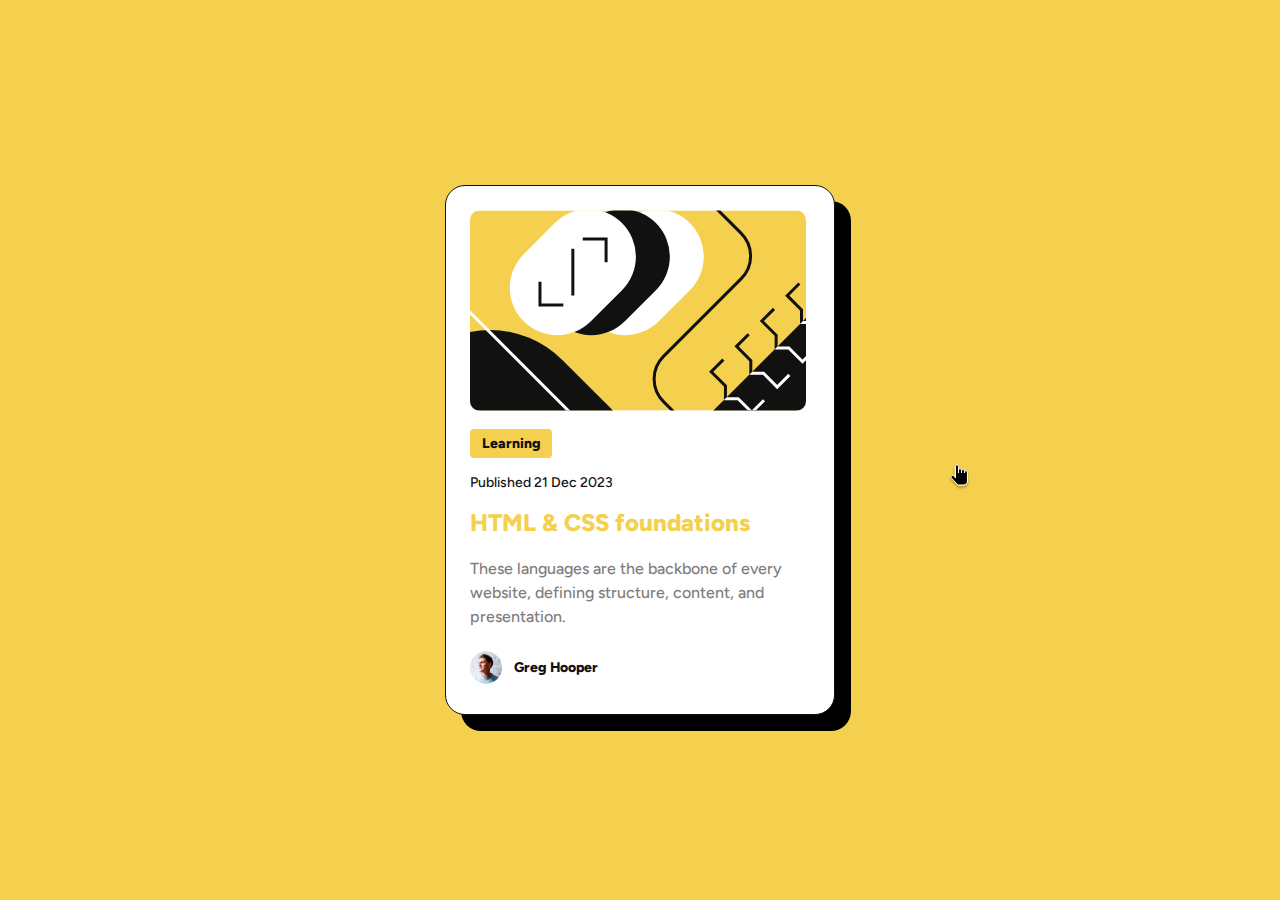
==== mentor.html @ 83f26f91 "bir kısım tamamlandı" ====
<!DOCTYPE html>
<html lang="en">
<head>
    <meta charset="UTF-8">
    <meta name="viewport" content="width=device-width, initial-scale=1.0">
    <title>Preview Card</title>
    <link rel="stylesheet" href="assets/css/mentor.css">
    <link rel="preconnect" href="https://fonts.googleapis.com">
    <link rel="preconnect" href="https://fonts.gstatic.com" crossorigin>
    <link href="https://fonts.googleapis.com/css2?family=Figtree:wght@800&display=swap" rel="stylesheet">
    <link href="https://fonts.googleapis.com/css2?family=Figtree:wght@500;800&display=swap" rel="stylesheet">

</head>
<body>
    <div class="container">
        <div class="hero">
            <img class="mentor-img
            "src="assets/img/illustration-article.svg" alt="">
        </div>
        <div class="text">
            <div class="learning">
                <h3>Learning</h3>
                <p class="p1">Published 21 Dec 2023</p>
                   <h1>HTML & CSS foundations </h1>
                  <img class="el" src="assets/img/handcursor.svg">
                <p class="p2">These languages are the backbone of every website, defining structure, content, and presentation.</p>
            </div>
        </div>

        <div class="footer">
           
            <img src="assets/img/userpic.svg"><h2>Greg Hooper</h2>
        </div>


    </div>
    
</body>
</html>
---- assets/css/mentor.css ----
body{
    background: var(--Yellow, #F4D04E);
    /*mobile*/
    display: flex;
    align-items: center;
    justify-content: center;
    height: 100vh;
    margin: 0;
 

}
.container{
    background: var(--Pure-White, #FFF);
    width: 340px;
    padding: 24px;
    border: solid 1px black;
    border-radius: 20px;
    border-radius: 20px;
    border: 1px solid var(--Black, #111);
    background: var(--Pure-White, #FFF);
    box-shadow: 16px 16px 0px 0px #000;   
    justify-content: center;
    

}
.mentor-img{
    border-radius: 10px;
}
h3{
    width: 58px;
    padding: 4px 12px;
    border-radius: 4px;
    background: var(--Yellow, #F4D04E);
    color: var(--Black, #111);
    font-family: Figtree;
    font-size: 14px;
    font-style: normal;
    font-weight: 800;
    line-height: 150%; /* 21px */
}
.p1{
    color: var(--Black, #111);
    font-family: Figtree;
    font-size: 14px;
    font-style: normal;
    font-weight: 500;
    line-height: 150%; /* 21px */
    margin-top: 12px;
    margin-bottom: 12px;
}
h1{
    color: var(--Yellow, #F4D04E);
    font-family: Figtree;
    font-size: 24px;
    font-style: normal;
    font-weight: 800;
    line-height: 150%; /* 36px */
    margin-top: 12px;
    margin-bottom: 12px; 
} 
.p2{
    color: var(--Grey, #7F7F7F);

    /* Body M */
    font-family: Figtree;
    font-size: 16px;
    font-style: normal;
    font-weight: 500;
    line-height: 150%; /* 24px */
}
h2{
    margin-left: 12px;
    color: var(--Black, #111);
    font-family: Figtree;
    font-size: 14px;
    font-style: normal;
    font-weight: 800;
    line-height: 150%; /* 21px */
}
.footer{
    display: flex;
}
.el{
    position: fixed;
    top: 464px;
    left: 948px;

}


/*mobil tasarim*/
/* .container{
    display: flex;
    width: 307px;
    padding: 24px;
    flex-direction: column;
    align-items: flex-start;
    gap: 24px;
    border-radius: 20px;
    border: 1px solid var(--Black, #111);
    background: var(--Pure-White, #FFF);
    box-shadow: 8px 8px 0px 0px #000;
} */
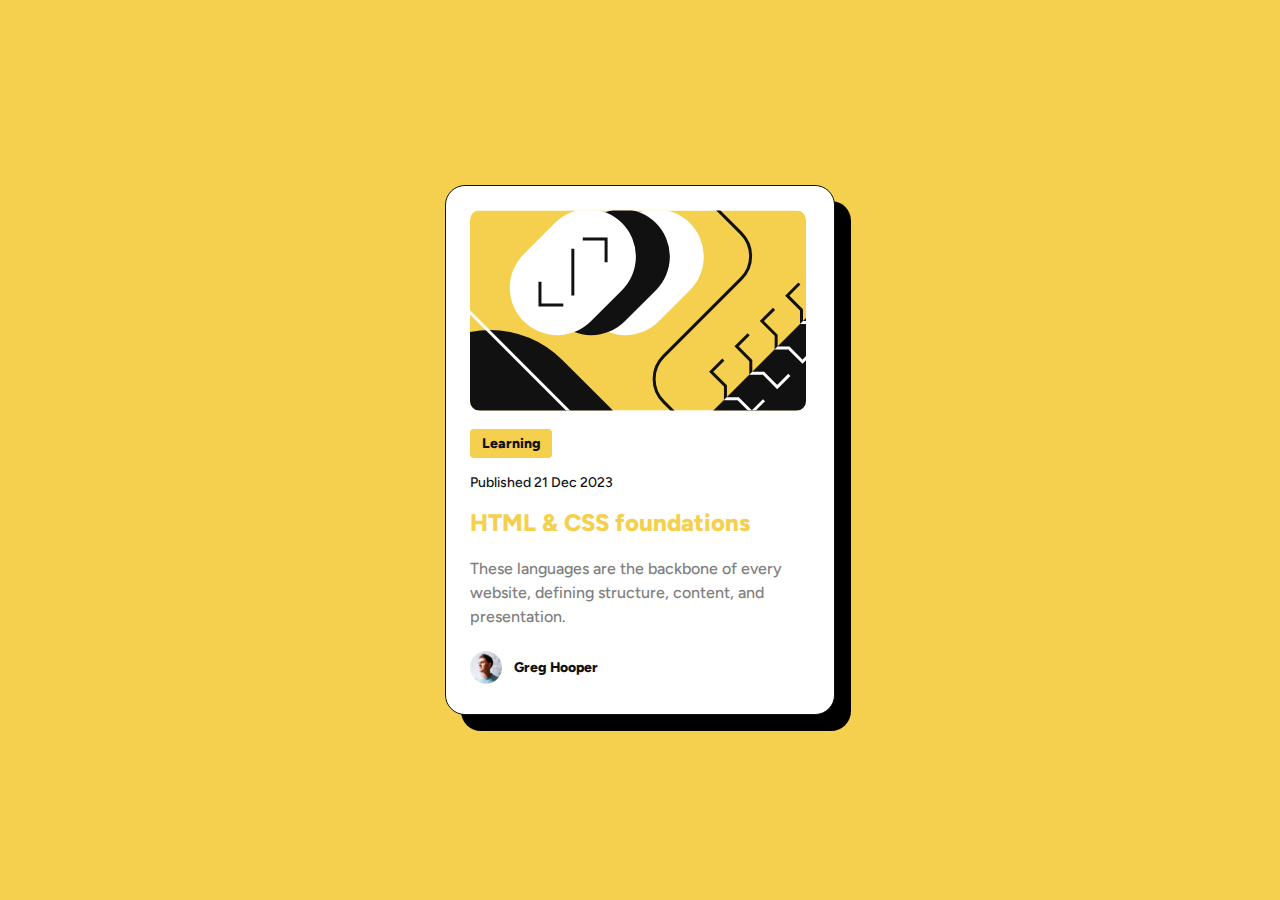
==== commit 00635c6f: "bittiiiiiii" ====
--- a/mentor.html
+++ b/mentor.html
@@ -22,7 +22,6 @@
                 <h3>Learning</h3>
                 <p class="p1">Published 21 Dec 2023</p>
                    <h1>HTML & CSS foundations </h1>
-                  <img class="el" src="assets/img/handcursor.svg">
                 <p class="p2">These languages are the backbone of every website, defining structure, content, and presentation.</p>
             </div>
         </div>
--- a/assets/css/mentor.css
+++ b/assets/css/mentor.css
@@ -80,12 +80,6 @@
 .footer{
     display: flex;
 }
-.el{
-    position: fixed;
-    top: 464px;
-    left: 948px;
-
-}
 
 
 /*mobil tasarim*/
